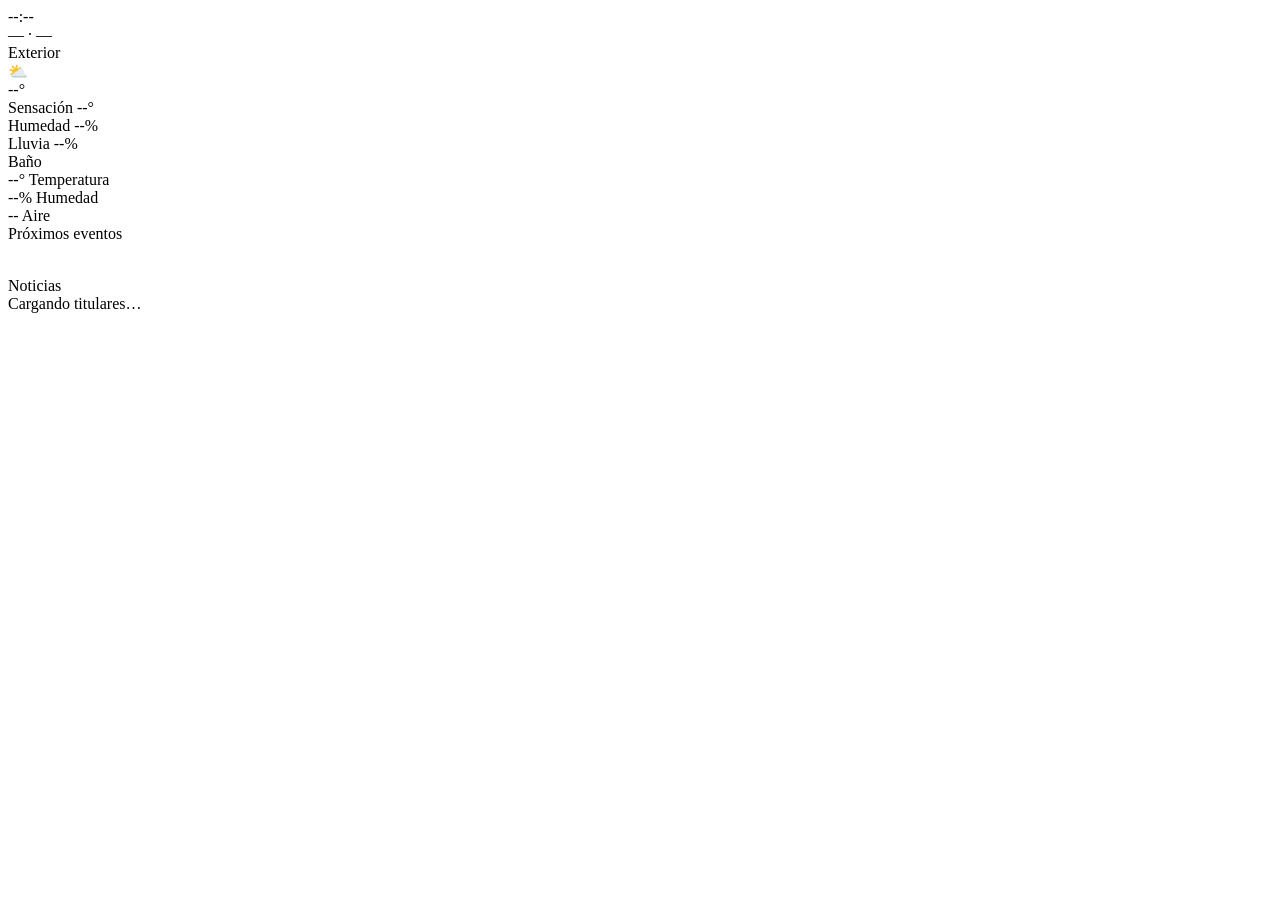
==== index.html @ 0bd38a85 "Create index.html" ====
<!DOCTYPE html>
<html lang="es">
<head>
<meta charset="UTF-8">
<meta name="viewport" content="width=device-width, initial-scale=1.0, user-scalable=no, viewport-fit=cover">
<title>Bathroom Smart Dashboard</title>

<link rel="preconnect" href="https://fonts.googleapis.com">
<link rel="preconnect" href="https://fonts.gstatic.com" crossorigin>
<link href="https://fonts.googleapis.com/css2?family=Space+Grotesk:wght@400;500;600;700&family=Inter:wght@400;500;600&display=swap" rel="stylesheet">

<link rel="stylesheet" href="css/style.css">
</head>
<body>

  <!-- Fondo dinámico: capas de "ripples" ambientales que cambian según hora / clima -->
  <div id="ambient-bg" aria-hidden="true">
    <div class="ripple ripple-a"></div>
    <div class="ripple ripple-b"></div>
    <div class="ripple ripple-c"></div>
    <div class="grain"></div>
  </div>

  <main id="dashboard">

    <!-- ============ CABECERA: Reloj ============ -->
    <section id="widget-clock" class="widget widget-clock" data-widget="clock">
      <div class="clock-time" id="clock-time">--:--</div>
      <div class="clock-meta">
        <span id="clock-weekday">—</span>
        <span class="dot">·</span>
        <span id="clock-date">—</span>
      </div>
    </section>

    <!-- ============ TIEMPO EXTERIOR ============ -->
    <section id="widget-weather" class="widget widget-weather" data-widget="weather">
      <header class="widget-header">
        <span class="widget-eyebrow">Exterior</span>
      </header>
      <div class="weather-main">
        <div class="weather-icon" id="weather-icon">⛅</div>
        <div class="weather-temp" id="weather-temp">--°</div>
      </div>
      <div class="weather-details">
        <div class="weather-stat">
          <span class="stat-label">Sensación</span>
          <span class="stat-value" id="weather-feels">--°</span>
        </div>
        <div class="weather-stat">
          <span class="stat-label">Humedad</span>
          <span class="stat-value" id="weather-humidity">--%</span>
        </div>
        <div class="weather-stat">
          <span class="stat-label">Lluvia</span>
          <span class="stat-value" id="weather-rain">--%</span>
        </div>
      </div>
    </section>

    <!-- ============ SENSORES DEL BAÑO ============ -->
    <section id="widget-bathroom" class="widget widget-bathroom" data-widget="bathroomSensors">
      <header class="widget-header">
        <span class="widget-eyebrow">Baño</span>
      </header>
      <div class="bathroom-grid">
        <div class="bathroom-stat">
          <span class="stat-value" id="bathroom-temp">--°</span>
          <span class="stat-label">Temperatura</span>
        </div>
        <div class="bathroom-stat">
          <span class="stat-value" id="bathroom-humidity">--%</span>
          <span class="stat-label">Humedad</span>
        </div>
        <div class="bathroom-stat">
          <span class="stat-value" id="bathroom-air">--</span>
          <span class="stat-label">Aire</span>
        </div>
      </div>
    </section>

    <!-- ============ CALENDARIO ============ -->
    <section id="widget-calendar" class="widget widget-calendar" data-widget="calendar">
      <header class="widget-header">
        <span class="widget-eyebrow">Próximos eventos</span>
      </header>
      <ul class="calendar-list" id="calendar-list">
        <!-- generado por calendar.js -->
      </ul>
    </section>

    <!-- ============ FOTOGRAFÍAS ============ -->
    <section id="widget-photos" class="widget widget-photos" data-widget="photos">
      <div class="photo-frame">
        <img id="photo-current" src="" alt="" class="photo-layer photo-visible">
        <img id="photo-next" src="" alt="" class="photo-layer">
      </div>
    </section>

    <!-- ============ NOTICIAS (ticker inferior) ============ -->
    <section id="widget-news" class="widget widget-news" data-widget="news">
      <span class="news-eyebrow">Noticias</span>
      <div class="news-track">
        <span id="news-headline">Cargando titulares…</span>
      </div>
    </section>

  </main>

  <!-- Orden de carga: config primero, app.js al final orquesta todo -->
  <script src="js/config.js"></script>
  <script src="js/clock.js"></script>
  <script src="js/weather.js"></script>
  <script src="js/bathroom.js"></script>
  <script src="js/calendar.js"></script>
  <script src="js/photos.js"></script>
  <script src="js/news.js"></script>
  <script src="js/app.js"></script>
</body>
</html>
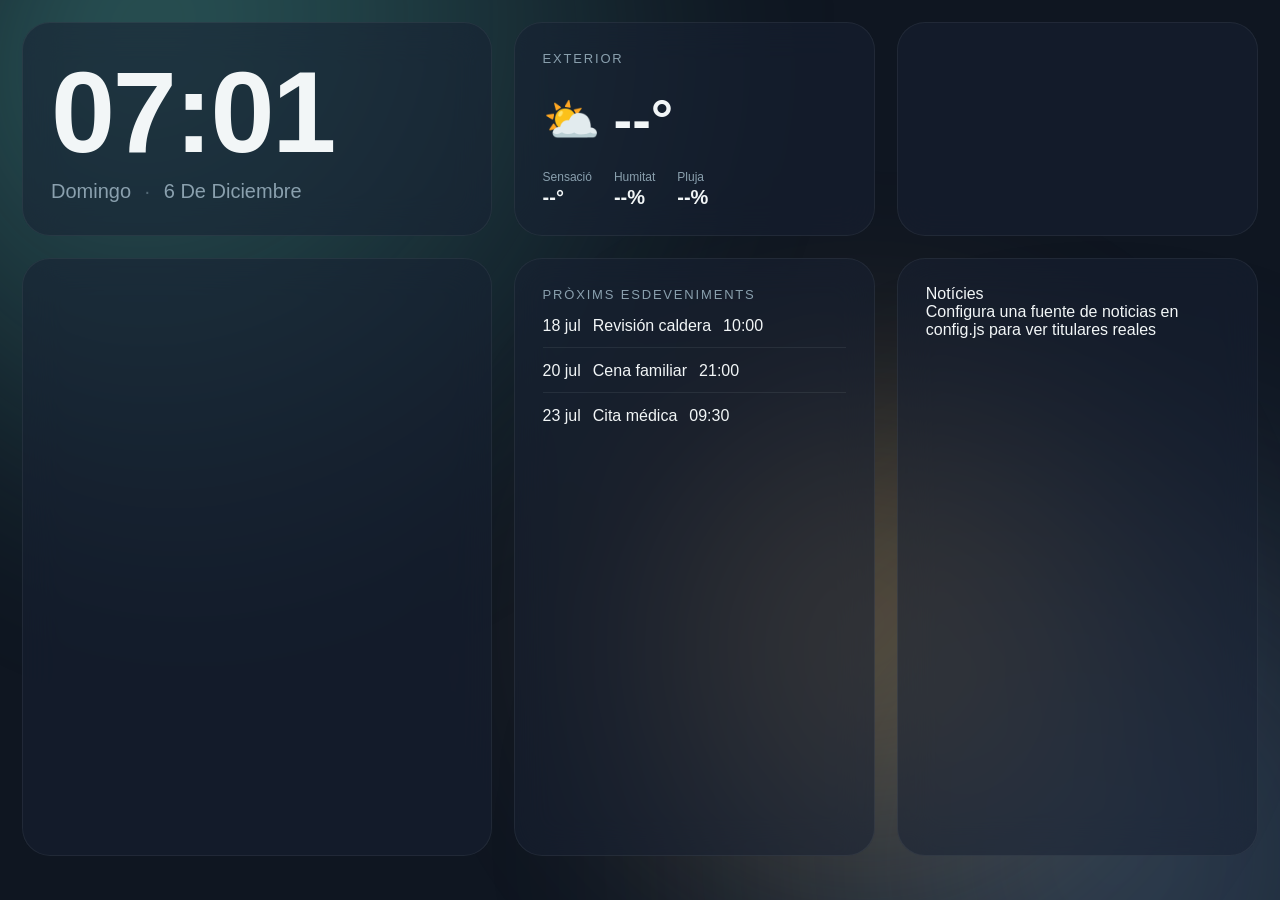
==== commit a781c44f: "Update index.html" ====
--- a/index.html
+++ b/index.html
@@ -1,5 +1,5 @@
 <!DOCTYPE html>
-<html lang="es">
+<html lang="ca">
 <head>
 <meta charset="UTF-8">
 <meta name="viewport" content="width=device-width, initial-scale=1.0, user-scalable=no, viewport-fit=cover">
@@ -13,7 +13,7 @@
 </head>
 <body>
 
-  <!-- Fondo dinámico: capas de "ripples" ambientales que cambian según hora / clima -->
+  <!-- Fons dinàmic: capes d'"ones" ambientals que canvien segons l'hora / el temps -->
   <div id="ambient-bg" aria-hidden="true">
     <div class="ripple ripple-a"></div>
     <div class="ripple ripple-b"></div>
@@ -23,7 +23,7 @@
 
   <main id="dashboard">
 
-    <!-- ============ CABECERA: Reloj ============ -->
+    <!-- ============ CAPÇALERA: Rellotge ============ -->
     <section id="widget-clock" class="widget widget-clock" data-widget="clock">
       <div class="clock-time" id="clock-time">--:--</div>
       <div class="clock-meta">
@@ -33,10 +33,10 @@
       </div>
     </section>
 
-    <!-- ============ TIEMPO EXTERIOR ============ -->
+    <!-- ============ TEMPS EXTERIOR ============ -->
     <section id="widget-weather" class="widget widget-weather" data-widget="weather">
       <header class="widget-header">
-        <span class="widget-eyebrow">Exterior</span>
+        <span class="widget-eyebrow" id="weather-place">Exterior</span>
       </header>
       <div class="weather-main">
         <div class="weather-icon" id="weather-icon">⛅</div>
@@ -44,52 +44,39 @@
       </div>
       <div class="weather-details">
         <div class="weather-stat">
-          <span class="stat-label">Sensación</span>
+          <span class="stat-label">Sensació</span>
           <span class="stat-value" id="weather-feels">--°</span>
         </div>
         <div class="weather-stat">
-          <span class="stat-label">Humedad</span>
+          <span class="stat-label">Humitat</span>
           <span class="stat-value" id="weather-humidity">--%</span>
         </div>
         <div class="weather-stat">
-          <span class="stat-label">Lluvia</span>
+          <span class="stat-label">Pluja</span>
           <span class="stat-value" id="weather-rain">--%</span>
         </div>
       </div>
     </section>
 
-    <!-- ============ SENSORES DEL BAÑO ============ -->
-    <section id="widget-bathroom" class="widget widget-bathroom" data-widget="bathroomSensors">
-      <header class="widget-header">
-        <span class="widget-eyebrow">Baño</span>
-      </header>
-      <div class="bathroom-grid">
-        <div class="bathroom-stat">
-          <span class="stat-value" id="bathroom-temp">--°</span>
-          <span class="stat-label">Temperatura</span>
-        </div>
-        <div class="bathroom-stat">
-          <span class="stat-value" id="bathroom-humidity">--%</span>
-          <span class="stat-label">Humedad</span>
-        </div>
-        <div class="bathroom-stat">
-          <span class="stat-value" id="bathroom-air">--</span>
-          <span class="stat-label">Aire</span>
-        </div>
+    <!-- ============ FOTOGRAFIES · columna dreta (abans: sensors del bany) ============ -->
+    <section id="widget-photos-side" class="widget widget-photos-side" data-widget="photosSide">
+      <div class="photo-frame">
+        <img id="photo-side-current" src="" alt="" class="photo-layer photo-visible">
+        <img id="photo-side-next" src="" alt="" class="photo-layer">
       </div>
     </section>
 
-    <!-- ============ CALENDARIO ============ -->
+    <!-- ============ CALENDARI ============ -->
     <section id="widget-calendar" class="widget widget-calendar" data-widget="calendar">
       <header class="widget-header">
-        <span class="widget-eyebrow">Próximos eventos</span>
+        <span class="widget-eyebrow">Pròxims esdeveniments</span>
       </header>
       <ul class="calendar-list" id="calendar-list">
-        <!-- generado por calendar.js -->
+        <!-- generat per calendar.js -->
       </ul>
     </section>
 
-    <!-- ============ FOTOGRAFÍAS ============ -->
+    <!-- ============ FOTOGRAFIES · principal ============ -->
     <section id="widget-photos" class="widget widget-photos" data-widget="photos">
       <div class="photo-frame">
         <img id="photo-current" src="" alt="" class="photo-layer photo-visible">
@@ -97,21 +84,21 @@
       </div>
     </section>
 
-    <!-- ============ NOTICIAS (ticker inferior) ============ -->
+    <!-- ============ NOTÍCIES (tira inferior) ============ -->
     <section id="widget-news" class="widget widget-news" data-widget="news">
-      <span class="news-eyebrow">Noticias</span>
+      <span class="news-eyebrow">Notícies</span>
       <div class="news-track">
-        <span id="news-headline">Cargando titulares…</span>
+        <span id="news-headline">Carregant titulars…</span>
       </div>
     </section>
 
   </main>
 
-  <!-- Orden de carga: config primero, app.js al final orquesta todo -->
+  <!-- Ordre de càrrega: config i repo primer, app.js al final ho orquestra tot -->
   <script src="js/config.js"></script>
+  <script src="js/repo.js"></script>
   <script src="js/clock.js"></script>
   <script src="js/weather.js"></script>
-  <script src="js/bathroom.js"></script>
   <script src="js/calendar.js"></script>
   <script src="js/photos.js"></script>
   <script src="js/news.js"></script>
--- a/css/style.css
+++ b/css/style.css
@@ -0,0 +1,233 @@
+/* =========================================================================
+   BATHROOM SMART DASHBOARD — style.css
+   -------------------------------------------------------------------------
+   Dirección de diseño: "espejo de agua" — un panel de vidrio flotando sobre
+   ondas ambientales muy lentas que cambian de tono según la hora del día
+   y el clima exterior (noche/día/lluvia/sol). Inspirado en Nest Hub / Home
+   Assistant, pero con una identidad propia ligada al agua y al vapor de
+   un baño.
+   ========================================================================= */
+
+:root{
+  /* --- Paleta ------------------------------------------------------- */
+  --ink:        #0e1520;   /* fondo base, casi negro azulado */
+  --mist:       #182233;   /* superficies / tarjetas */
+  --mist-soft:  rgba(24, 34, 51, 0.55);
+  --foam:       #f2f6f7;   /* texto principal */
+  --slate:      #8aa0ae;   /* texto secundario */
+  --aqua:       #5fd3c4;   /* acento frío / agua */
+  --amber:      #f2b75c;   /* acento cálido / sol */
+  --rain:       #6f93b8;   /* acento lluvia */
+
+  /* --- Tipografía ------------------------------------------------------ */
+  --font-display: 'Space Grotesk', 'Segoe UI', sans-serif;
+  --font-body:    'Inter', 'Segoe UI', sans-serif;
+
+  /* --- Forma ------------------------------------------------------- */
+  --radius-lg: 28px;
+  --radius-md: 20px;
+  --gap: 22px;
+
+  --ease-ambient: cubic-bezier(.37,0,.63,1);
+}
+
+*{ box-sizing: border-box; }
+
+html, body{
+  margin: 0;
+  padding: 0;
+  width: 100%;
+  height: 100%;
+  overflow: hidden;               /* nunca hay scroll: es una pantalla fija */
+  background: var(--ink);
+  color: var(--foam);
+  font-family: var(--font-body);
+  -webkit-user-select: none;
+  user-select: none;
+  -webkit-tap-highlight-color: transparent;
+}
+
+/* Reduce motion: respetar accesibilidad incluso en un panel sin interacción */
+@media (prefers-reduced-motion: reduce){
+  *{ animation-duration: 0.001ms !important; transition-duration: 0.001ms !important; }
+}
+
+/* =========================================================================
+   FONDO AMBIENTAL — el elemento "firma" del diseño.
+   Tres manchas de gradiente, muy desenfocadas, que se mueven a cámara
+   lentísima como ondas en el agua. app.js cambia las variables de color
+   según la hora / el clima; el CSS solo se encarga del movimiento.
+   ========================================================================= */
+#ambient-bg{
+  position: fixed;
+  inset: 0;
+  z-index: 0;
+  overflow: hidden;
+  background: var(--ink);
+  transition: background 4s var(--ease-ambient);
+}
+
+.ripple{
+  position: absolute;
+  width: 70vmax;
+  height: 70vmax;
+  border-radius: 50%;
+  filter: blur(90px);
+  opacity: 0.35;
+  will-change: transform;
+  transition: background 6s var(--ease-ambient), opacity 6s var(--ease-ambient);
+}
+
+.ripple-a{
+  top: -20vmax;
+  left: -10vmax;
+  background: radial-gradient(circle at 30% 30%, var(--aqua), transparent 70%);
+  animation: drift-a 90s var(--ease-ambient) infinite;
+}
+.ripple-b{
+  bottom: -25vmax;
+  right: -15vmax;
+  background: radial-gradient(circle at 60% 60%, var(--rain), transparent 70%);
+  animation: drift-b 110s var(--ease-ambient) infinite;
+}
+.ripple-c{
+  top: 30vh;
+  left: 40vw;
+  width: 55vmax;
+  height: 55vmax;
+  background: radial-gradient(circle at 50% 50%, var(--amber), transparent 70%);
+  opacity: 0.16;
+  animation: drift-c 130s var(--ease-ambient) infinite;
+}
+
+@keyframes drift-a{
+  0%,100%{ transform: translate(0,0) scale(1); }
+  50%{ transform: translate(6vw, 4vh) scale(1.12); }
+}
+@keyframes drift-b{
+  0%,100%{ transform: translate(0,0) scale(1); }
+  50%{ transform: translate(-5vw, -6vh) scale(1.08); }
+}
+@keyframes drift-c{
+  0%,100%{ transform: translate(-4vw, 0) scale(1); }
+  50%{ transform: translate(4vw, 5vh) scale(1.15); }
+}
+
+.grain{
+  position: absolute;
+  inset: 0;
+  background: repeating-radial-gradient(circle at center, rgba(255,255,255,0.015) 0, transparent 1px);
+  background-size: 3px 3px;
+  mix-blend-mode: overlay;
+}
+
+/* =========================================================================
+   LAYOUT PRINCIPAL — rejilla estilo panel de control
+   ========================================================================= */
+#dashboard{
+  position: relative;
+  z-index: 1;
+  width: 100vw;
+  height: 100vh;
+  padding: var(--gap);
+  display: grid;
+  grid-template-columns: 1.3fr 1fr 1fr;
+  grid-template-rows: auto 1fr auto;
+  gap: var(--gap);
+  grid-template-areas:
+    "clock    weather  bathroom"
+    "photos   calendar bathroom"
+    "news     news     news";
+}
+
+.widget{
+  background: var(--mist-soft);
+  backdrop-filter: blur(18px);
+  -webkit-backdrop-filter: blur(18px);
+  border: 1px solid rgba(242,246,247,0.06);
+  border-radius: var(--radius-lg);
+  padding: 26px 28px;
+  display: flex;
+  flex-direction: column;
+  transition: opacity .6s ease;
+}
+
+.widget-header{ margin-bottom: 14px; }
+.widget-eyebrow{
+  font-size: 13px;
+  letter-spacing: 0.14em;
+  text-transform: uppercase;
+  color: var(--slate);
+  font-weight: 500;
+}
+
+/* --- Reloj ------------------------------------------------------------ */
+.widget-clock{
+  grid-area: clock;
+  justify-content: center;
+  border-radius: var(--radius-lg);
+}
+.clock-time{
+  font-family: var(--font-display);
+  font-weight: 600;
+  font-size: clamp(64px, 9vw, 128px);
+  line-height: 1;
+  letter-spacing: -0.02em;
+  font-variant-numeric: tabular-nums;
+}
+.clock-meta{
+  margin-top: 10px;
+  font-size: 20px;
+  color: var(--slate);
+  text-transform: capitalize;
+}
+.clock-meta .dot{ margin: 0 8px; opacity: .5; }
+
+/* --- Tiempo exterior ---------------------------------------------------- */
+.widget-weather{ grid-area: weather; }
+.weather-main{
+  display: flex;
+  align-items: center;
+  gap: 14px;
+  margin: 6px 0 18px;
+}
+.weather-icon{ font-size: 46px; line-height: 1; }
+.weather-temp{
+  font-family: var(--font-display);
+  font-size: 56px;
+  font-weight: 600;
+}
+.weather-details{ display: flex; gap: 22px; margin-top: auto; }
+.weather-stat, .bathroom-stat{ display: flex; flex-direction: column; gap: 2px; }
+.stat-label{ font-size: 12px; color: var(--slate); }
+.stat-value{ font-size: 20px; font-weight: 600; font-family: var(--font-display); }
+
+/* --- Sensores del baño --------------------------------------------------- */
+.widget-bathroom{ grid-area: bathroom; }
+.bathroom-grid{
+  display: flex;
+  flex-direction: column;
+  gap: 22px;
+  justify-content: center;
+  flex: 1;
+}
+.bathroom-stat .stat-value{ font-size: 30px; color: var(--aqua); }
+
+/* --- Calendario ------------------------------------------------------- */
+.widget-calendar{ grid-area: calendar; }
+.calendar-list{
+  list-style: none;
+  margin: 0; padding: 0;
+  display: flex;
+  flex-direction: column;
+  gap: 14px;
+  overflow: hidden;
+}
+.calendar-item{
+  display: flex;
+  align-items: baseline;
+  gap: 12px;
+  padding-bottom: 12px;
+  border-bottom: 1px solid rgba(242,246,247,0.07);
+}
+.calendar-item:last-child{ border-bottom: none;
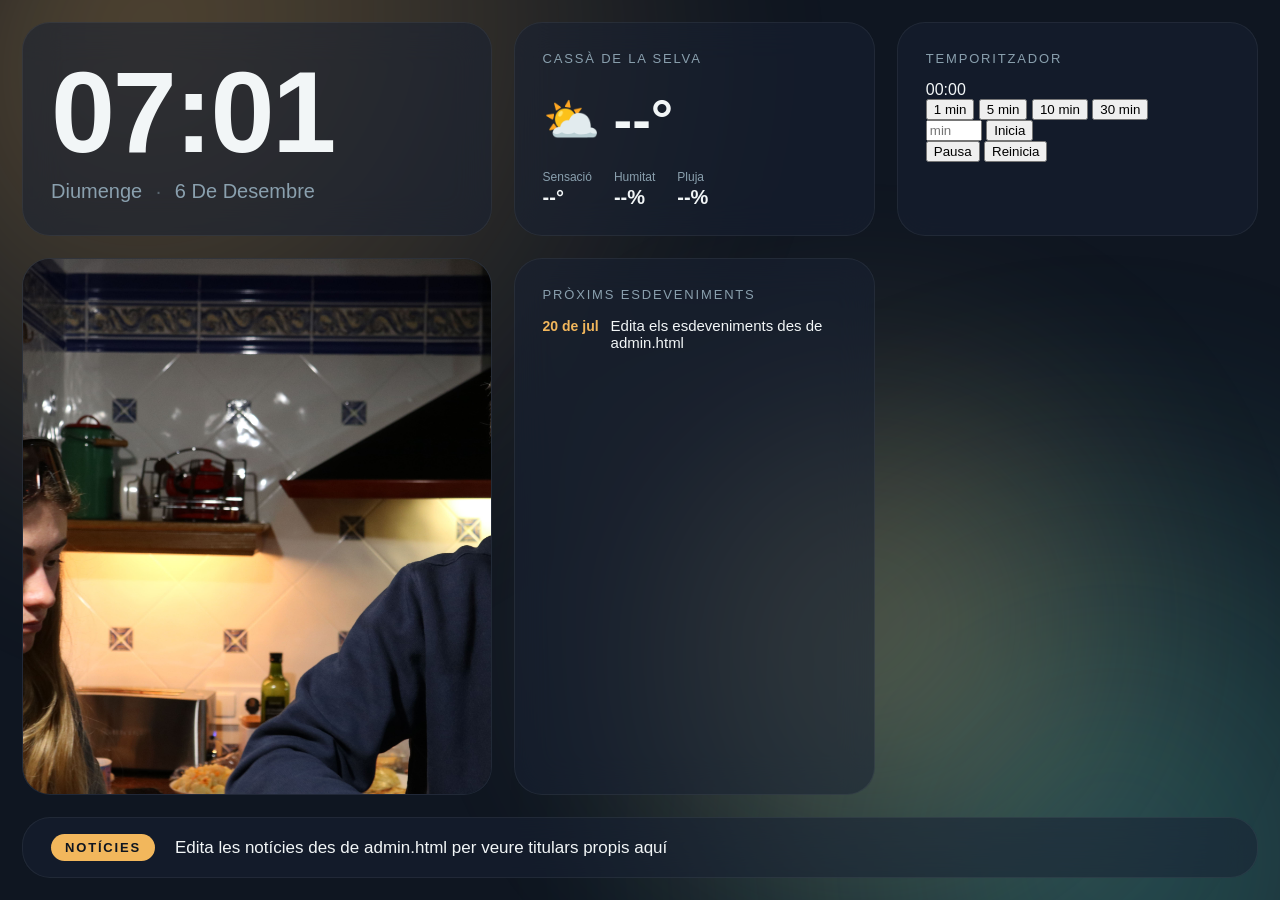
==== commit 2e05d3cd: "Update index.html" ====
--- a/index.html
+++ b/index.html
@@ -58,12 +58,32 @@
       </div>
     </section>
 
-    <!-- ============ FOTOGRAFIES · columna dreta (abans: sensors del bany) ============ -->
-    <section id="widget-photos-side" class="widget widget-photos-side" data-widget="photosSide">
-      <div class="photo-frame">
-        <img id="photo-side-current" src="" alt="" class="photo-layer photo-visible">
-        <img id="photo-side-next" src="" alt="" class="photo-layer">
+    <!-- ============ TEMPORITZADOR · columna dreta (l'únic widget interactiu) ============ -->
+    <section id="widget-timer" class="widget widget-timer" data-widget="timer">
+      <header class="widget-header">
+        <span class="widget-eyebrow">Temporitzador</span>
+      </header>
+
+      <div class="timer-display" id="timer-display">00:00</div>
+
+      <div class="timer-presets">
+        <button class="timer-btn" data-minutes="1">1 min</button>
+        <button class="timer-btn" data-minutes="5">5 min</button>
+        <button class="timer-btn" data-minutes="10">10 min</button>
+        <button class="timer-btn" data-minutes="30">30 min</button>
       </div>
+
+      <div class="timer-custom">
+        <input type="number" id="timer-custom-input" min="1" max="180" placeholder="min">
+        <button class="timer-btn timer-btn-custom" id="timer-custom-start">Inicia</button>
+      </div>
+
+      <div class="timer-controls">
+        <button class="timer-btn timer-btn-secondary" id="timer-pause">Pausa</button>
+        <button class="timer-btn timer-btn-secondary" id="timer-reset">Reinicia</button>
+      </div>
+
+      <audio id="timer-alarm-audio" src="assets/ringtonebath.mp3" preload="auto"></audio>
     </section>
 
     <!-- ============ CALENDARI ============ -->
@@ -102,6 +122,7 @@
   <script src="js/calendar.js"></script>
   <script src="js/photos.js"></script>
   <script src="js/news.js"></script>
+  <script src="js/timer.js"></script>
   <script src="js/app.js"></script>
 </body>
 </html>
--- a/css/style.css
+++ b/css/style.css
@@ -1,25 +1,25 @@
 /* =========================================================================
    BATHROOM SMART DASHBOARD — style.css
    -------------------------------------------------------------------------
-   Dirección de diseño: "espejo de agua" — un panel de vidrio flotando sobre
-   ondas ambientales muy lentas que cambian de tono según la hora del día
-   y el clima exterior (noche/día/lluvia/sol). Inspirado en Nest Hub / Home
-   Assistant, pero con una identidad propia ligada al agua y al vapor de
-   un baño.
+   Direcció de disseny: "mirall d'aigua" — un panell de vidre flotant sobre
+   ones ambientals molt lentes que canvien de to segons l'hora del dia i el
+   clima exterior (nit/dia/pluja/sol). Inspirat en Nest Hub / Home
+   Assistant, però amb una identitat pròpia lligada a l'aigua i al vapor
+   d'un bany.
    ========================================================================= */
 
 :root{
   /* --- Paleta ------------------------------------------------------- */
-  --ink:        #0e1520;   /* fondo base, casi negro azulado */
-  --mist:       #182233;   /* superficies / tarjetas */
+  --ink:        #0e1520;   /* fons base, gairebé negre blavós */
+  --mist:       #182233;   /* superfícies / targetes */
   --mist-soft:  rgba(24, 34, 51, 0.55);
-  --foam:       #f2f6f7;   /* texto principal */
-  --slate:      #8aa0ae;   /* texto secundario */
-  --aqua:       #5fd3c4;   /* acento frío / agua */
-  --amber:      #f2b75c;   /* acento cálido / sol */
-  --rain:       #6f93b8;   /* acento lluvia */
-
-  /* --- Tipografía ------------------------------------------------------ */
+  --foam:       #f2f6f7;   /* text principal */
+  --slate:      #8aa0ae;   /* text secundari */
+  --aqua:       #5fd3c4;   /* accent fred / aigua */
+  --amber:      #f2b75c;   /* accent càlid / sol */
+  --rain:       #6f93b8;   /* accent pluja */
+
+  /* --- Tipografia ------------------------------------------------------ */
   --font-display: 'Space Grotesk', 'Segoe UI', sans-serif;
   --font-body:    'Inter', 'Segoe UI', sans-serif;
 
@@ -38,7 +38,7 @@
   padding: 0;
   width: 100%;
   height: 100%;
-  overflow: hidden;               /* nunca hay scroll: es una pantalla fija */
+  overflow: hidden;               /* mai hi ha scroll: és una pantalla fixa */
   background: var(--ink);
   color: var(--foam);
   font-family: var(--font-body);
@@ -47,16 +47,16 @@
   -webkit-tap-highlight-color: transparent;
 }
 
-/* Reduce motion: respetar accesibilidad incluso en un panel sin interacción */
+/* Reduce motion: respectar l'accessibilitat encara que no hi hagi interacció */
 @media (prefers-reduced-motion: reduce){
   *{ animation-duration: 0.001ms !important; transition-duration: 0.001ms !important; }
 }
 
 /* =========================================================================
-   FONDO AMBIENTAL — el elemento "firma" del diseño.
-   Tres manchas de gradiente, muy desenfocadas, que se mueven a cámara
-   lentísima como ondas en el agua. app.js cambia las variables de color
-   según la hora / el clima; el CSS solo se encarga del movimiento.
+   FONS AMBIENTAL — l'element "signatura" del disseny.
+   Tres taques de gradient, molt desenfocades, que es mouen a càmera
+   lentíssima com ones a l'aigua. app.js canvia les variables de color
+   segons l'hora / el clima; el CSS només s'encarrega del moviment.
    ========================================================================= */
 #ambient-bg{
   position: fixed;
@@ -122,7 +122,7 @@
 }
 
 /* =========================================================================
-   LAYOUT PRINCIPAL — rejilla estilo panel de control
+   DISPOSICIÓ PRINCIPAL — graella estil panell de control
    ========================================================================= */
 #dashboard{
   position: relative;
@@ -135,9 +135,9 @@
   grid-template-rows: auto 1fr auto;
   gap: var(--gap);
   grid-template-areas:
-    "clock    weather  bathroom"
-    "photos   calendar bathroom"
-    "news     news     news";
+    "clock    weather    photosSide"
+    "photos   calendar   photosSide"
+    "news     news       news";
 }
 
 .widget{
@@ -161,7 +161,7 @@
   font-weight: 500;
 }
 
-/* --- Reloj ------------------------------------------------------------ */
+/* --- Rellotge ------------------------------------------------------------ */
 .widget-clock{
   grid-area: clock;
   justify-content: center;
@@ -183,7 +183,7 @@
 }
 .clock-meta .dot{ margin: 0 8px; opacity: .5; }
 
-/* --- Tiempo exterior ---------------------------------------------------- */
+/* --- Temps exterior ---------------------------------------------------- */
 .widget-weather{ grid-area: weather; }
 .weather-main{
   display: flex;
@@ -198,22 +198,11 @@
   font-weight: 600;
 }
 .weather-details{ display: flex; gap: 22px; margin-top: auto; }
-.weather-stat, .bathroom-stat{ display: flex; flex-direction: column; gap: 2px; }
+.weather-stat{ display: flex; flex-direction: column; gap: 2px; }
 .stat-label{ font-size: 12px; color: var(--slate); }
 .stat-value{ font-size: 20px; font-weight: 600; font-family: var(--font-display); }
 
-/* --- Sensores del baño --------------------------------------------------- */
-.widget-bathroom{ grid-area: bathroom; }
-.bathroom-grid{
-  display: flex;
-  flex-direction: column;
-  gap: 22px;
-  justify-content: center;
-  flex: 1;
-}
-.bathroom-stat .stat-value{ font-size: 30px; color: var(--aqua); }
-
-/* --- Calendario ------------------------------------------------------- */
+/* --- Calendari ------------------------------------------------------- */
 .widget-calendar{ grid-area: calendar; }
 .calendar-list{
   list-style: none;
@@ -230,4 +219,91 @@
   padding-bottom: 12px;
   border-bottom: 1px solid rgba(242,246,247,0.07);
 }
-.calendar-item:last-child{ border-bottom: none;
+.calendar-item:last-child{ border-bottom: none; padding-bottom: 0; }
+.calendar-date{
+  font-family: var(--font-display);
+  font-weight: 600;
+  color: var(--aqua);
+  font-size: 14px;
+  white-space: nowrap;
+}
+.calendar-title{ font-size: 15px; color: var(--foam); }
+.calendar-time{ margin-left: auto; font-size: 13px; color: var(--slate); }
+
+/* --- Fotografies (comú als dos carrusels: principal i lateral) -------- */
+.widget-photos,
+.widget-photos-side{
+  padding: 0;
+  overflow: hidden;
+  position: relative;
+  min-height: 160px;
+}
+.widget-photos{ grid-area: photos; }
+.widget-photos-side{ grid-area: photosSide; }
+
+.photo-frame{ position: absolute; inset: 0; }
+.photo-layer{
+  position: absolute;
+  inset: 0;
+  width: 100%;
+  height: 100%;
+  object-fit: cover;
+  opacity: 0;
+  filter: blur(20px);
+  transform: scale(1.05);
+  transition: opacity 1.8s ease, filter 1.8s ease, transform 1.8s ease;
+}
+.photo-layer.photo-visible{
+  opacity: 1;
+  filter: blur(0);
+  transform: scale(1);
+}
+
+/* --- Notícies 3Cat Info(tira) --------------------------------------------------- */
+.widget-news{
+  grid-area: news;
+  flex-direction: row;
+  align-items: center;
+  gap: 20px;
+  padding: 16px 28px;
+}
+.news-eyebrow{
+  font-size: 13px;
+  letter-spacing: 0.14em;
+  text-transform: uppercase;
+  color: var(--ink);
+  background: var(--aqua);
+  padding: 6px 14px;
+  border-radius: 999px;
+  font-weight: 600;
+  flex-shrink: 0;
+}
+.news-track{ overflow: hidden; flex: 1; }
+#news-headline{
+  display: inline-block;
+  font-size: 17px;
+  color: var(--foam);
+  animation: news-fade 0.6s ease;
+}
+@keyframes news-fade{
+  from{ opacity: 0; transform: translateY(6px); }
+  to{ opacity: 1; transform: translateY(0); }
+}
+
+/* Widget desactivat des de config.js: no ocupa espai ni memòria */
+.widget-hidden{ display: none !important; }
+
+/* =========================================================================
+   RESPONSIVE — per si el dashboard es visualitza en tablets més petites
+   ========================================================================= */
+@media (max-width: 900px){
+  #dashboard{
+    grid-template-columns: 1fr 1fr;
+    grid-template-areas:
+      "clock      clock"
+      "weather    photosSide"
+      "photos     calendar"
+      "news       news";
+  }
+  .clock-time{ font-size: clamp(48px, 12vw, 80px); }
+}
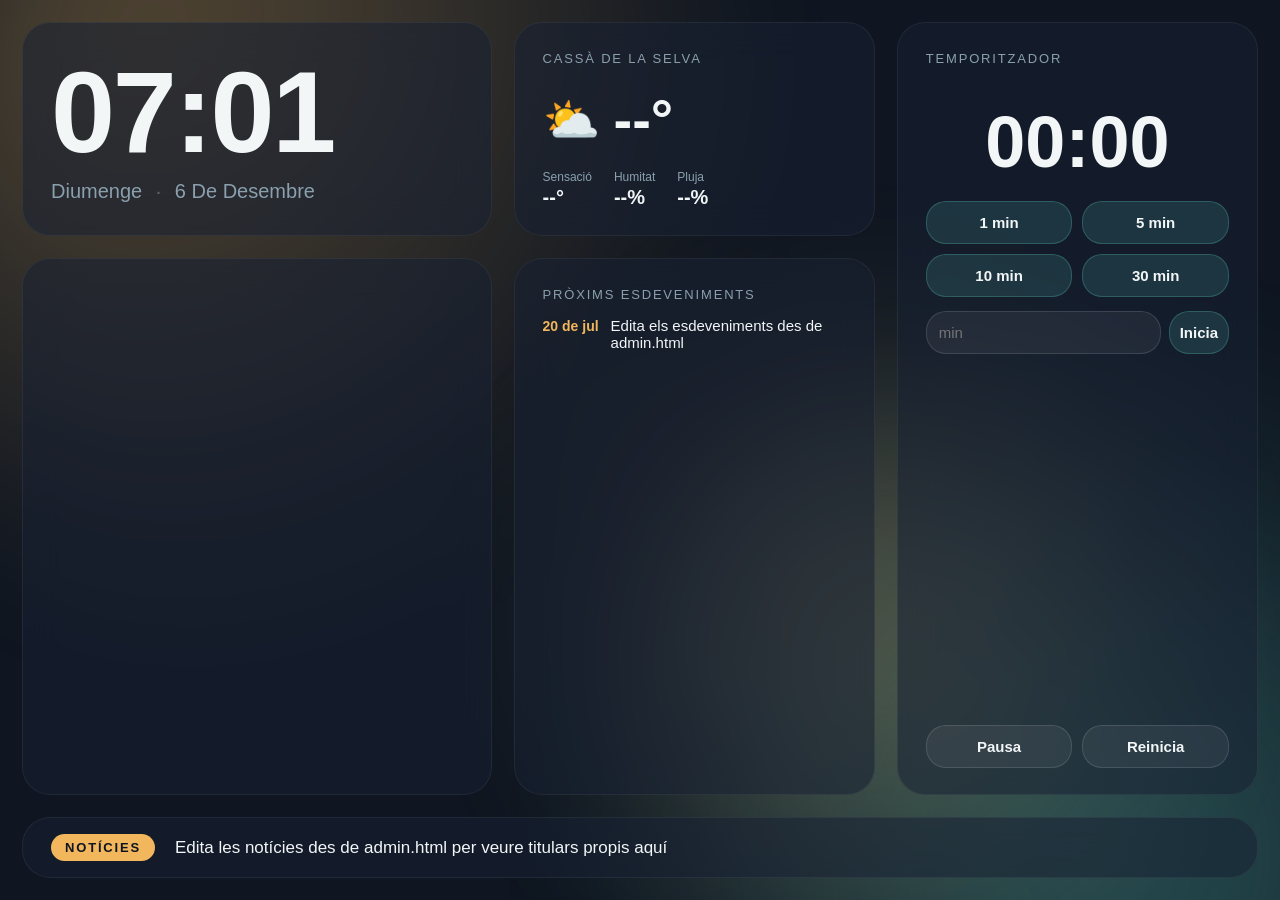
==== commit 65f296f3: "Update index.html" ====
--- a/index.html
+++ b/index.html
@@ -97,10 +97,10 @@
     </section>
 
     <!-- ============ FOTOGRAFIES · principal ============ -->
-    <section id="widget-photos" class="widget widget-photos" data-widget="photos">
+<section id="widget-photos" class="widget widget-photos" data-widget="photos">
       <div class="photo-frame">
-        <img id="photo-current" src="" alt="" class="photo-layer photo-visible">
-        <img id="photo-next" src="" alt="" class="photo-layer">
+        <div id="photo-current" class="photo-layer photo-visible"></div>
+        <div id="photo-next" class="photo-layer"></div>
       </div>
     </section>
 
--- a/css/style.css
+++ b/css/style.css
@@ -135,8 +135,8 @@
   grid-template-rows: auto 1fr auto;
   gap: var(--gap);
   grid-template-areas:
-    "clock    weather    photosSide"
-    "photos   calendar   photosSide"
+    "clock    weather    timer"
+    "photos   calendar   timer"
     "news     news       news";
 }
 
@@ -230,16 +230,14 @@
 .calendar-title{ font-size: 15px; color: var(--foam); }
 .calendar-time{ margin-left: auto; font-size: 13px; color: var(--slate); }
 
-/* --- Fotografies (comú als dos carrusels: principal i lateral) -------- */
-.widget-photos,
-.widget-photos-side{
+/* --- Fotografies (carrusel principal) -------- */
+.widget-photos{
+  grid-area: photos;
   padding: 0;
   overflow: hidden;
   position: relative;
   min-height: 160px;
 }
-.widget-photos{ grid-area: photos; }
-.widget-photos-side{ grid-area: photosSide; }
 
 .photo-frame{ position: absolute; inset: 0; }
 .photo-layer{
@@ -259,7 +257,73 @@
   transform: scale(1);
 }
 
-/* --- Notícies 3Cat Info(tira) --------------------------------------------------- */
+/* --- Temporitzador (columna dreta, l'únic widget interactiu) ---------- */
+.widget-timer{
+  grid-area: timer;
+  align-items: stretch;
+  gap: 14px;
+}
+.timer-display{
+  font-family: var(--font-display);
+  font-weight: 600;
+  font-size: clamp(48px, 6vw, 72px);
+  text-align: center;
+  font-variant-numeric: tabular-nums;
+  margin: 6px 0 4px;
+}
+.timer-display.is-ringing{
+  color: var(--amber);
+  animation: timer-pulse 1s ease-in-out infinite;
+}
+@keyframes timer-pulse{
+  0%, 100%{ opacity: 1; }
+  50%{ opacity: 0.4; }
+}
+.timer-presets{
+  display: grid;
+  grid-template-columns: 1fr 1fr;
+  gap: 10px;
+}
+.timer-btn{
+  font-family: var(--font-body);
+  font-size: 15px;
+  font-weight: 600;
+  color: var(--foam);
+  background: rgba(95,211,196,0.14);
+  border: 1px solid rgba(95,211,196,0.25);
+  border-radius: var(--radius-md);
+  padding: 12px 10px;
+  cursor: pointer;
+  transition: background .2s ease;
+}
+.timer-btn:active{ background: rgba(95,211,196,0.3); }
+.timer-btn-secondary{
+  background: rgba(255,255,255,0.06);
+  border-color: rgba(255,255,255,0.12);
+}
+.timer-btn-secondary:active{ background: rgba(255,255,255,0.14); }
+.timer-custom{
+  display: flex;
+  gap: 8px;
+}
+.timer-custom input{
+  width: 100%;
+  background: rgba(255,255,255,0.06);
+  border: 1px solid rgba(255,255,255,0.12);
+  color: var(--foam);
+  border-radius: var(--radius-md);
+  padding: 10px 12px;
+  font-size: 15px;
+  font-family: var(--font-body);
+}
+.timer-controls{
+  display: flex;
+  gap: 10px;
+  margin-top: auto;
+}
+.timer-controls .timer-btn{ flex: 1; }
+
+/* --- Notícies (tira) --------------------------------------------------- */
 .widget-news{
   grid-area: news;
   flex-direction: row;
@@ -301,7 +365,7 @@
     grid-template-columns: 1fr 1fr;
     grid-template-areas:
       "clock      clock"
-      "weather    photosSide"
+      "weather    timer"
       "photos     calendar"
       "news       news";
   }
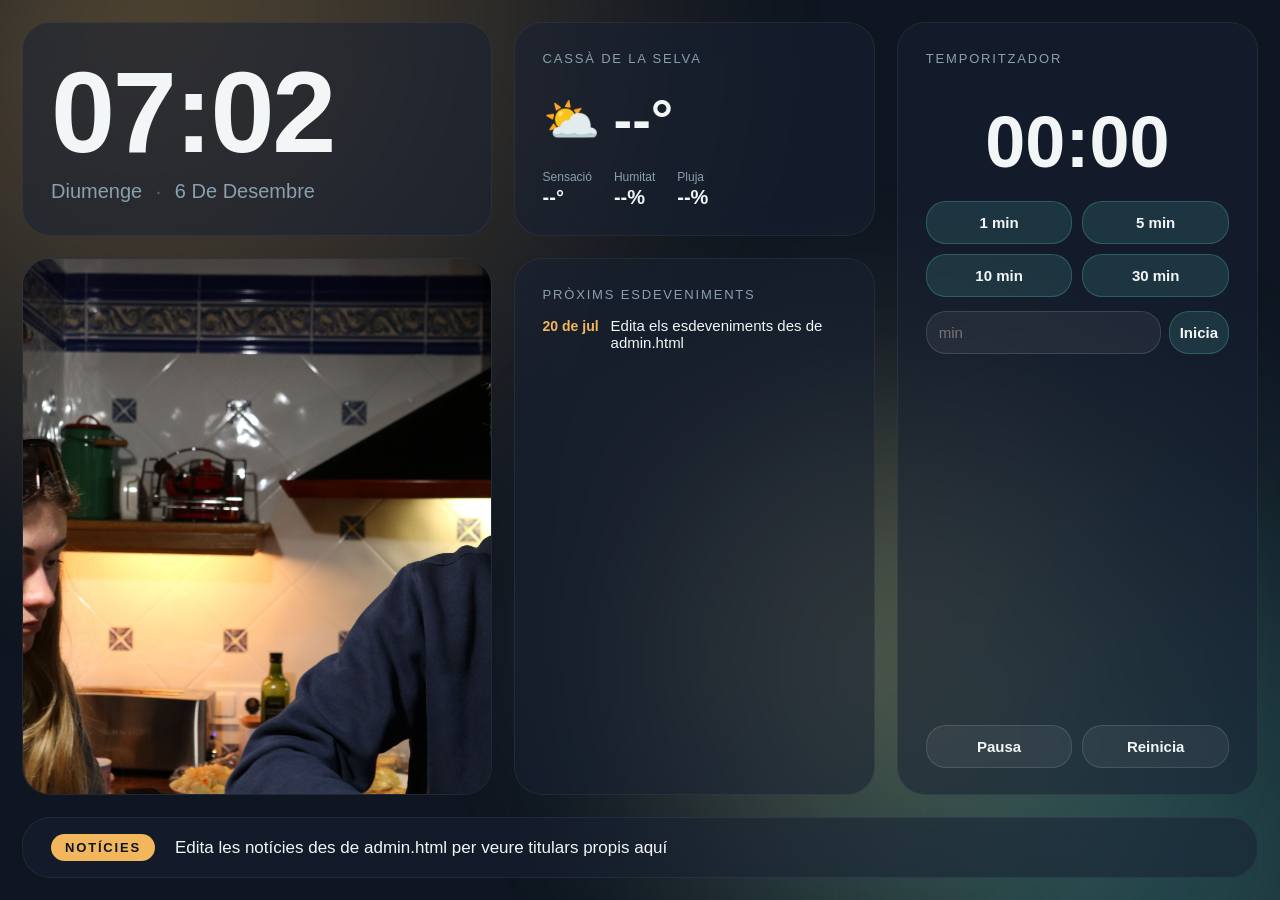
==== commit f5d36cf5: "Update index.html" ====
--- a/index.html
+++ b/index.html
@@ -97,7 +97,7 @@
     </section>
 
     <!-- ============ FOTOGRAFIES · principal ============ -->
-<section id="widget-photos" class="widget widget-photos" data-widget="photos">
+    <section id="widget-photos" class="widget widget-photos" data-widget="photos">
       <div class="photo-frame">
         <div id="photo-current" class="photo-layer photo-visible"></div>
         <div id="photo-next" class="photo-layer"></div>
--- a/css/style.css
+++ b/css/style.css
@@ -245,7 +245,9 @@
   inset: 0;
   width: 100%;
   height: 100%;
-  object-fit: cover;
+  background-size: cover;
+  background-position: center center;
+  background-repeat: no-repeat;
   opacity: 0;
   filter: blur(20px);
   transform: scale(1.05);
@@ -256,7 +258,6 @@
   filter: blur(0);
   transform: scale(1);
 }
-
 /* --- Temporitzador (columna dreta, l'únic widget interactiu) ---------- */
 .widget-timer{
   grid-area: timer;
